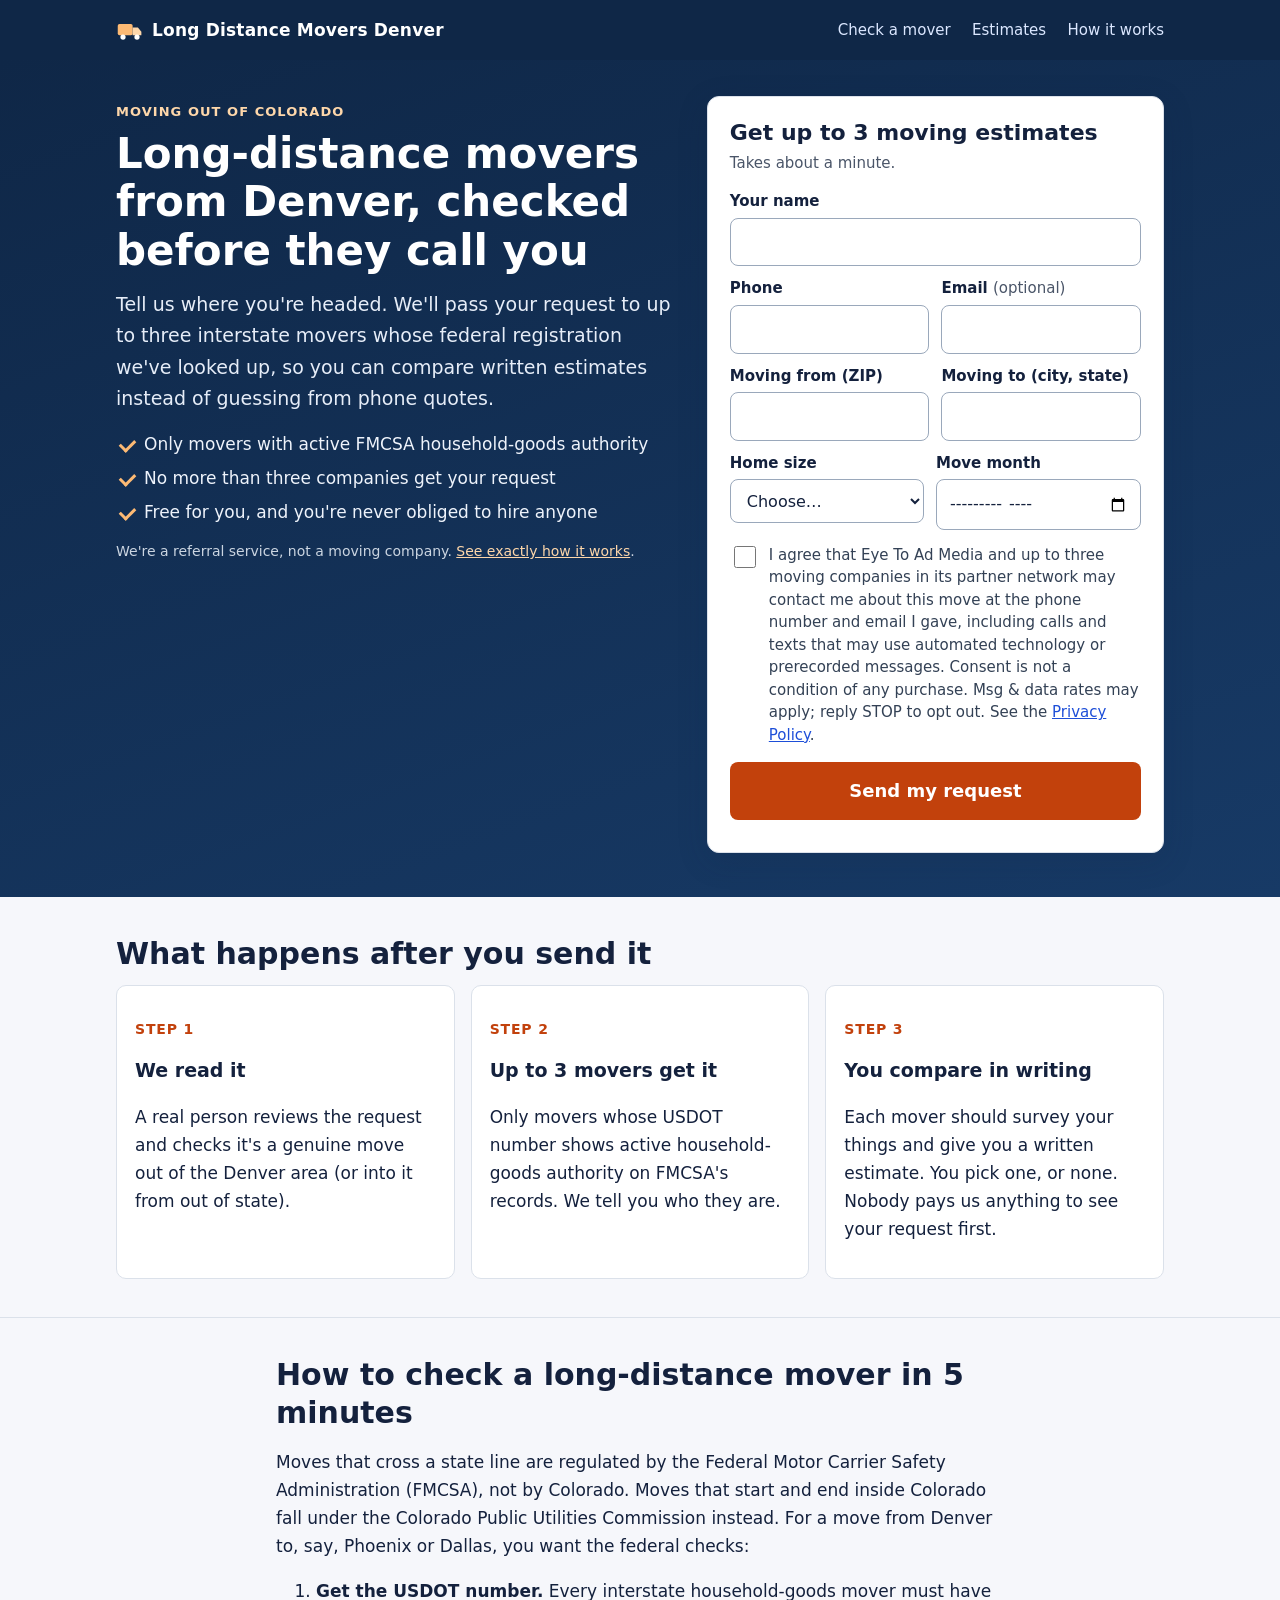
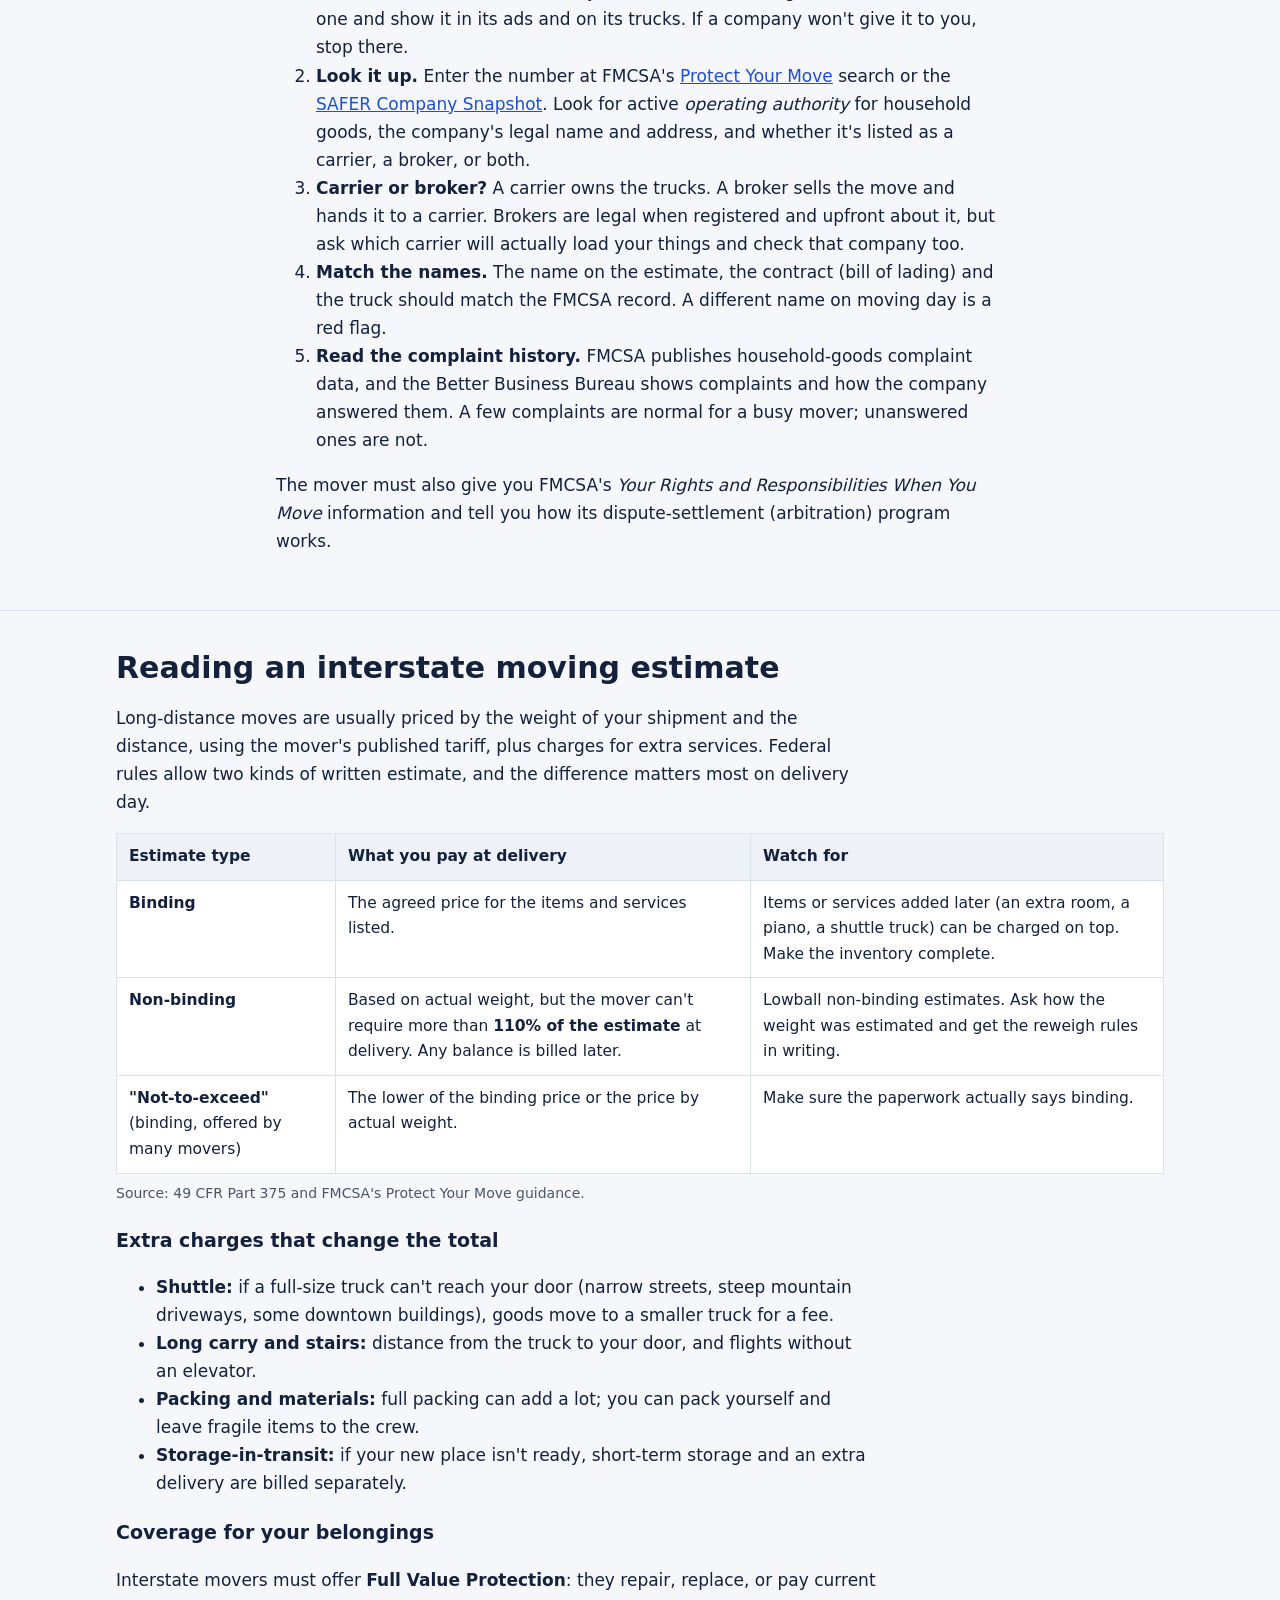
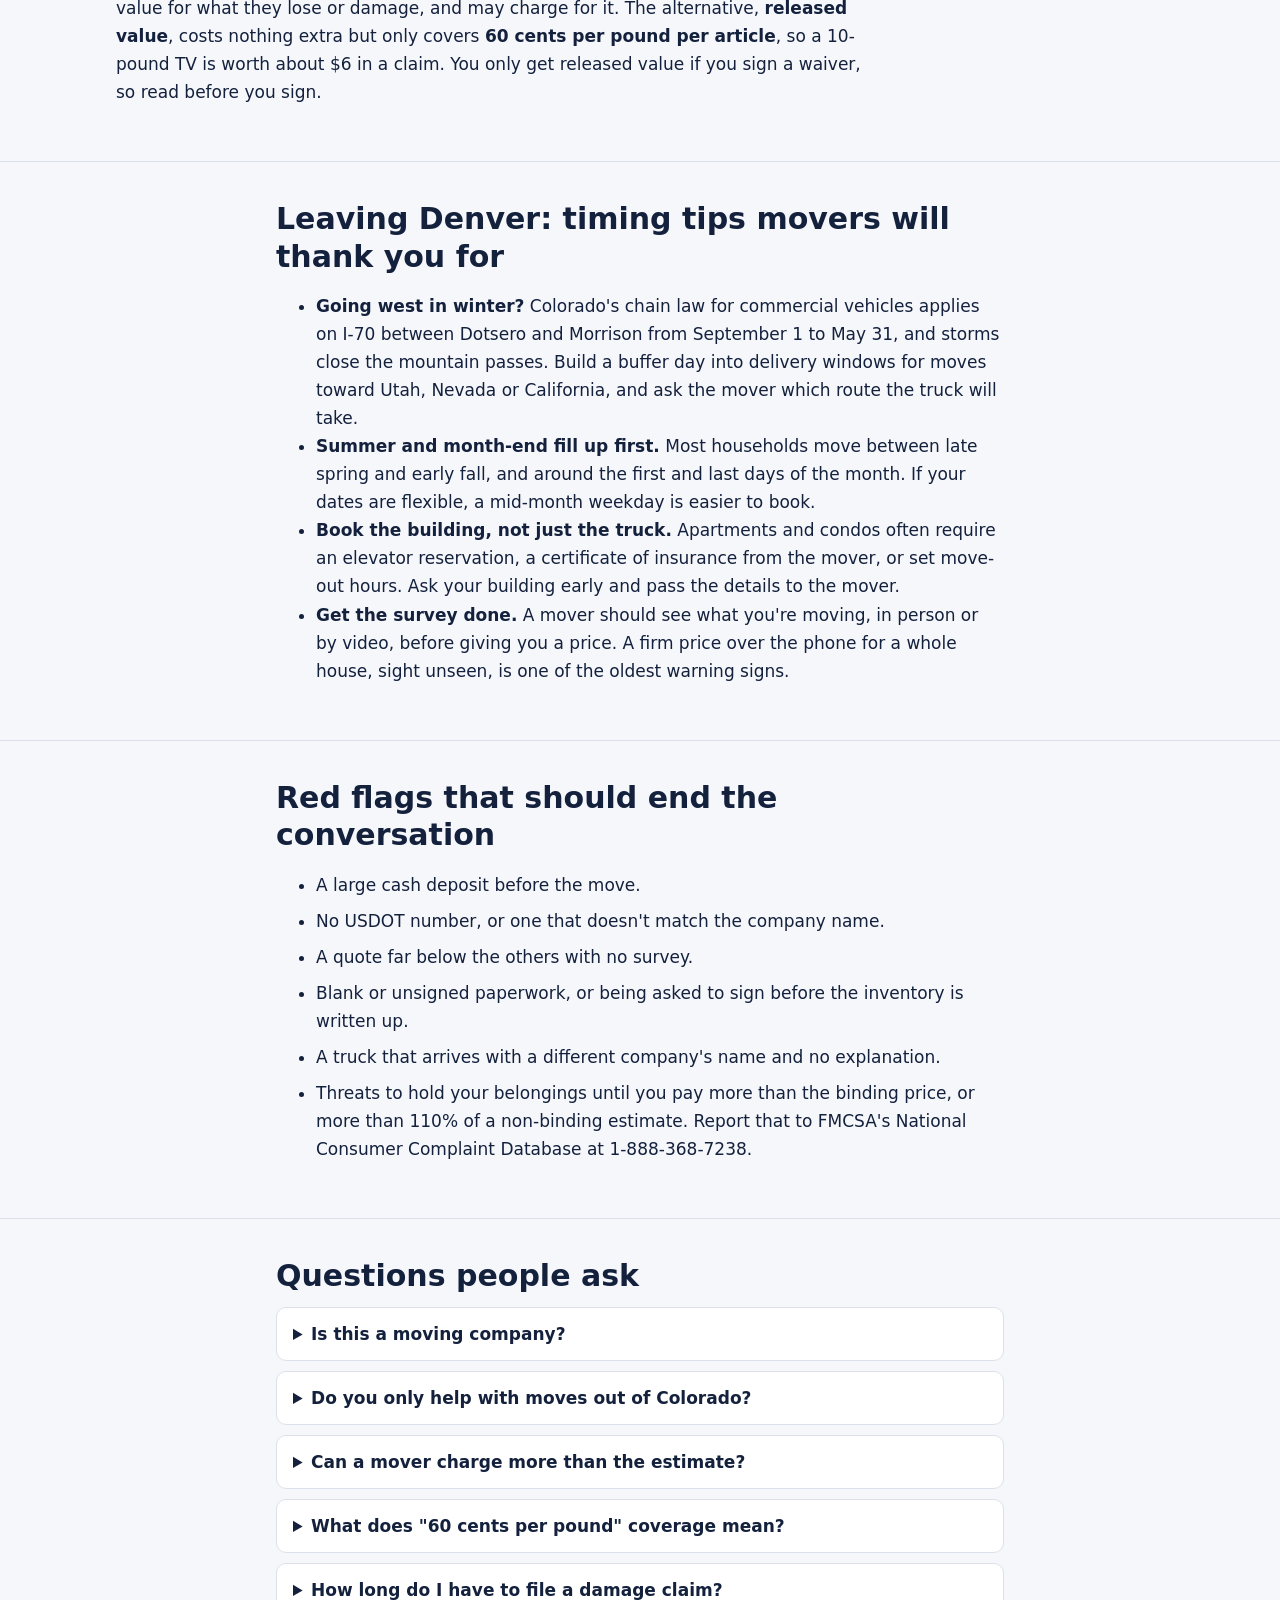
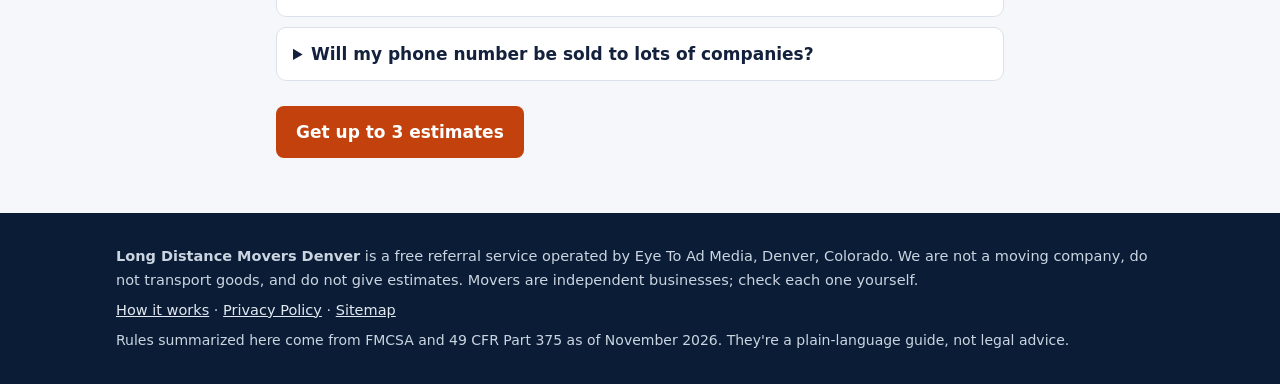
==== index.html @ a5b39102 "Pilot lead site: quote form, guide content, privacy and how-it-works pages" ====
<!doctype html>
<html lang="en">
<head>
<meta charset="utf-8">
<meta name="viewport" content="width=device-width,initial-scale=1">
<meta http-equiv="Content-Security-Policy" content="default-src 'self'; script-src 'self'; style-src 'self'; img-src 'self' data:; connect-src https://clients.eyetoad.com; form-action https://clients.eyetoad.com; base-uri 'self'; object-src 'none'; upgrade-insecure-requests">
<meta name="referrer" content="strict-origin-when-cross-origin">
<title>Long Distance Movers from Denver | Compare Licensed Interstate Movers</title>
<meta name="description" content="Moving out of Colorado? Get quotes from up to 3 FMCSA-registered interstate movers, and learn how to check a USDOT number, read an estimate and protect your belongings.">
<link rel="canonical" href="https://longdistancemoversdenver.com/">
<link rel="icon" href="/assets/icon.svg" type="image/svg+xml">
<link rel="stylesheet" href="/assets/site.css">
<meta property="og:type" content="website">
<meta property="og:title" content="Long distance movers from Denver: compare licensed interstate movers">
<meta property="og:description" content="Up to 3 quotes from FMCSA-registered movers, plus a plain-English guide to interstate moving rules.">
<meta property="og:url" content="https://longdistancemoversdenver.com/">
<script type="application/ld+json">
{"@context":"https://schema.org","@graph":[
{"@type":"WebSite","@id":"https://longdistancemoversdenver.com/#site","url":"https://longdistancemoversdenver.com/","name":"Long Distance Movers Denver","publisher":{"@id":"https://longdistancemoversdenver.com/#org"}},
{"@type":"Organization","@id":"https://longdistancemoversdenver.com/#org","name":"Eye To Ad Media","url":"https://longdistancemoversdenver.com/","areaServed":"Denver, Colorado"},
{"@type":"Service","name":"Interstate mover matching from Denver","serviceType":"Moving company referral","description":"Free referral service that passes a long-distance move request from the Denver area to up to three FMCSA-registered interstate movers. Not a moving company.","provider":{"@id":"https://longdistancemoversdenver.com/#org"},"areaServed":{"@type":"City","name":"Denver","containedInPlace":{"@type":"State","name":"Colorado"}},"offers":{"@type":"Offer","price":"0","priceCurrency":"USD","description":"Free for people moving"}},
{"@type":"FAQPage","mainEntity":[
{"@type":"Question","name":"Is this a moving company?","acceptedAnswer":{"@type":"Answer","text":"No. It is a free referral service run by Eye To Ad Media in Denver. We pass your request to up to three interstate movers whose FMCSA registration we have checked. The mover you choose does the move and gives you the contract."}},
{"@type":"Question","name":"How do I check if a long-distance mover is licensed?","acceptedAnswer":{"@type":"Answer","text":"Ask for the company's USDOT number and look it up on FMCSA's Protect Your Move search or the SAFER Company Snapshot. An interstate household goods mover should show active operating authority for household goods. If a broker is arranging the move, check the broker and the carrier that will actually haul your things."}},
{"@type":"Question","name":"Can a mover charge more than the estimate?","acceptedAnswer":{"@type":"Answer","text":"With a non-binding estimate, the final price can be higher, but the mover cannot require you to pay more than 110 percent of the estimate at delivery; any remaining amount is billed later. With a binding estimate, the price is fixed for the items and services listed, unless you add items or services."}},
{"@type":"Question","name":"What does 60 cents per pound coverage mean?","acceptedAnswer":{"@type":"Answer","text":"Released value protection costs nothing extra but limits the mover's liability to 60 cents per pound per article, so a 10-pound laptop would be covered for about 6 dollars. Full value protection is the default level of liability under federal rules; you only get released value if you sign a waiver."}},
{"@type":"Question","name":"How long do I have to file a damage claim on an interstate move?","acceptedAnswer":{"@type":"Answer","text":"Federal rules give you nine months from delivery to file a written claim with the mover. Note damage on the inventory at delivery before you sign, take photos, and keep every document."}}
]}
]}
</script>
</head>
<body>
<a class="skip" href="#main">Skip to content</a>
<header class="top">
  <div class="wrap">
    <a class="brand" href="/" aria-label="Long Distance Movers Denver home">
      <svg width="28" height="28" viewBox="0 0 32 32" aria-hidden="true"><rect x="2" y="9" width="17" height="13" rx="2" fill="#fdba74"/><path d="M19 13h6l4 5v4H19z" fill="#fed7aa"/><circle cx="8" cy="24" r="3" fill="#fff"/><circle cx="24" cy="24" r="3" fill="#fff"/></svg>
      Long Distance Movers Denver
    </a>
    <nav class="top" aria-label="Main">
      <a href="#check">Check a mover</a>
      <a href="#estimates">Estimates</a>
      <a href="/how-it-works/">How it works</a>
    </nav>
  </div>
</header>

<main id="main">
<div class="hero">
  <div class="wrap grid">
    <div>
      <span class="kicker">Moving out of Colorado</span>
      <h1>Long-distance movers from Denver, checked before they call you</h1>
      <p class="lead">Tell us where you're headed. We'll pass your request to up to three interstate movers whose federal registration we've looked up, so you can compare written estimates instead of guessing from phone quotes.</p>
      <ul class="ticks">
        <li>Only movers with active FMCSA household-goods authority</li>
        <li>No more than three companies get your request</li>
        <li>Free for you, and you're never obliged to hire anyone</li>
      </ul>
      <p class="note">We're a referral service, not a moving company. <a href="/how-it-works/" class="lt">See exactly how it works</a>.</p>
    </div>

    <div class="card" aria-labelledby="formh">
      <form id="quote" action="https://clients.eyetoad.com/lead/send.php" method="post" novalidate>
        <h2 id="formh">Get up to 3 moving estimates</h2>
        <p class="sub">Takes about a minute.</p>
        <div class="hp" aria-hidden="true"><label for="hp1">Leave this empty</label><input id="hp1" type="text" name="_honey" tabindex="-1" autocomplete="off"></div>
        <input type="hidden" name="_t" value="">
        <input type="hidden" name="service" value="Interstate move from Denver area">
        <input type="hidden" name="_next" value="https://longdistancemoversdenver.com/how-it-works/">
        <label for="f-name">Your name</label>
        <input id="f-name" name="name" type="text" autocomplete="name" required maxlength="80">
        <div class="row2">
          <div><label for="f-phone">Phone</label><input id="f-phone" name="phone" type="tel" inputmode="tel" autocomplete="tel" required maxlength="20"></div>
          <div><label for="f-email">Email <span class="opt">(optional)</span></label><input id="f-email" name="email" type="email" autocomplete="email" maxlength="120"></div>
        </div>
        <div class="row2">
          <div><label for="f-from">Moving from (ZIP)</label><input id="f-from" name="from_zip" type="text" inputmode="numeric" autocomplete="postal-code" maxlength="5" pattern="[0-9]{5}"></div>
          <div><label for="f-to">Moving to (city, state)</label><input id="f-to" name="destination" type="text" maxlength="80"></div>
        </div>
        <div class="row2">
          <div><label for="f-size">Home size</label>
            <select id="f-size" name="home_size">
              <option value="">Choose…</option>
              <option>Studio or 1 bedroom</option>
              <option>2 bedrooms</option>
              <option>3 bedrooms</option>
              <option>4+ bedrooms</option>
              <option>Partial load / a few items</option>
            </select></div>
          <div><label for="f-date">Move month</label><input id="f-date" name="move_month" type="month"></div>
        </div>
        <div class="consent">
          <input id="f-consent" type="checkbox" name="consent" value="yes" required>
          <label for="f-consent" id="consent-text" class="ctext">I agree that Eye To Ad Media and up to three moving companies in its partner network may contact me about this move at the phone number and email I gave, including calls and texts that may use automated technology or prerecorded messages. Consent is not a condition of any purchase. Msg &amp; data rates may apply; reply STOP to opt out. See the <a href="/privacy/">Privacy Policy</a>.</label>
        </div>
        <button class="cta" type="submit" data-label="Send my request">Send my request</button>
        <p id="form-msg" class="form-msg" role="status" aria-live="polite" tabindex="-1"></p>
      </form>
      <div id="form-done" hidden tabindex="-1">
        <h2>Request sent. Thank you!</h2>
        <p>A person from our team or a matched mover will reach out, usually within one business day. While you wait, read <a href="#check">how to check a mover</a> so you're ready for the calls.</p>
      </div>
    </div>
  </div>
</div>

<section aria-labelledby="how">
  <div class="wrap">
    <h2 id="how">What happens after you send it</h2>
    <div class="cols3">
      <div class="box"><p class="step">Step 1</p><h3>We read it</h3><p>A real person reviews the request and checks it's a genuine move out of the Denver area (or into it from out of state).</p></div>
      <div class="box"><p class="step">Step 2</p><h3>Up to 3 movers get it</h3><p>Only movers whose USDOT number shows active household-goods authority on FMCSA's records. We tell you who they are.</p></div>
      <div class="box"><p class="step">Step 3</p><h3>You compare in writing</h3><p>Each mover should survey your things and give you a written estimate. You pick one, or none. Nobody pays us anything to see your request first.</p></div>
    </div>
  </div>
</section>

<section id="check" aria-labelledby="checkh">
  <div class="wrap prose">
    <h2 id="checkh">How to check a long-distance mover in 5 minutes</h2>
    <p>Moves that cross a state line are regulated by the Federal Motor Carrier Safety Administration (FMCSA), not by Colorado. Moves that start and end inside Colorado fall under the Colorado Public Utilities Commission instead. For a move from Denver to, say, Phoenix or Dallas, you want the federal checks:</p>
    <ol>
      <li><strong>Get the USDOT number.</strong> Every interstate household-goods mover must have one and show it in its ads and on its trucks. If a company won't give it to you, stop there.</li>
      <li><strong>Look it up.</strong> Enter the number at FMCSA's <a href="https://www.fmcsa.dot.gov/protect-your-move" rel="nofollow noopener">Protect Your Move</a> search or the <a href="https://safer.fmcsa.dot.gov/CompanySnapshot.aspx" rel="nofollow noopener">SAFER Company Snapshot</a>. Look for active <em>operating authority</em> for household goods, the company's legal name and address, and whether it's listed as a carrier, a broker, or both.</li>
      <li><strong>Carrier or broker?</strong> A carrier owns the trucks. A broker sells the move and hands it to a carrier. Brokers are legal when registered and upfront about it, but ask which carrier will actually load your things and check that company too.</li>
      <li><strong>Match the names.</strong> The name on the estimate, the contract (bill of lading) and the truck should match the FMCSA record. A different name on moving day is a red flag.</li>
      <li><strong>Read the complaint history.</strong> FMCSA publishes household-goods complaint data, and the Better Business Bureau shows complaints and how the company answered them. A few complaints are normal for a busy mover; unanswered ones are not.</li>
    </ol>
    <p>The mover must also give you FMCSA's <em>Your Rights and Responsibilities When You Move</em> information and tell you how its dispute-settlement (arbitration) program works.</p>
  </div>
</section>

<section id="estimates" aria-labelledby="esth">
  <div class="wrap">
    <h2 id="esth">Reading an interstate moving estimate</h2>
    <p class="prose">Long-distance moves are usually priced by the weight of your shipment and the distance, using the mover's published tariff, plus charges for extra services. Federal rules allow two kinds of written estimate, and the difference matters most on delivery day.</p>
    <div class="tablewrap">
    <table>
      <caption class="src cap">Source: 49 CFR Part 375 and FMCSA's Protect Your Move guidance.</caption>
      <thead><tr><th scope="col">Estimate type</th><th scope="col">What you pay at delivery</th><th scope="col">Watch for</th></tr></thead>
      <tbody>
        <tr><td><strong>Binding</strong></td><td>The agreed price for the items and services listed.</td><td>Items or services added later (an extra room, a piano, a shuttle truck) can be charged on top. Make the inventory complete.</td></tr>
        <tr><td><strong>Non-binding</strong></td><td>Based on actual weight, but the mover can't require more than <strong>110% of the estimate</strong> at delivery. Any balance is billed later.</td><td>Lowball non-binding estimates. Ask how the weight was estimated and get the reweigh rules in writing.</td></tr>
        <tr><td><strong>"Not-to-exceed"</strong> (binding, offered by many movers)</td><td>The lower of the binding price or the price by actual weight.</td><td>Make sure the paperwork actually says binding.</td></tr>
      </tbody>
    </table>
    </div>
    <h3>Extra charges that change the total</h3>
    <ul class="prose">
      <li><strong>Shuttle:</strong> if a full-size truck can't reach your door (narrow streets, steep mountain driveways, some downtown buildings), goods move to a smaller truck for a fee.</li>
      <li><strong>Long carry and stairs:</strong> distance from the truck to your door, and flights without an elevator.</li>
      <li><strong>Packing and materials:</strong> full packing can add a lot; you can pack yourself and leave fragile items to the crew.</li>
      <li><strong>Storage-in-transit:</strong> if your new place isn't ready, short-term storage and an extra delivery are billed separately.</li>
    </ul>
    <h3>Coverage for your belongings</h3>
    <p class="prose">Interstate movers must offer <strong>Full Value Protection</strong>: they repair, replace, or pay current value for what they lose or damage, and may charge for it. The alternative, <strong>released value</strong>, costs nothing extra but only covers <strong>60 cents per pound per article</strong>, so a 10-pound TV is worth about $6 in a claim. You only get released value if you sign a waiver, so read before you sign.</p>
  </div>
</section>

<section aria-labelledby="denh">
  <div class="wrap prose">
    <h2 id="denh">Leaving Denver: timing tips movers will thank you for</h2>
    <ul>
      <li><strong>Going west in winter?</strong> Colorado's chain law for commercial vehicles applies on I-70 between Dotsero and Morrison from September 1 to May 31, and storms close the mountain passes. Build a buffer day into delivery windows for moves toward Utah, Nevada or California, and ask the mover which route the truck will take.</li>
      <li><strong>Summer and month-end fill up first.</strong> Most households move between late spring and early fall, and around the first and last days of the month. If your dates are flexible, a mid-month weekday is easier to book.</li>
      <li><strong>Book the building, not just the truck.</strong> Apartments and condos often require an elevator reservation, a certificate of insurance from the mover, or set move-out hours. Ask your building early and pass the details to the mover.</li>
      <li><strong>Get the survey done.</strong> A mover should see what you're moving, in person or by video, before giving you a price. A firm price over the phone for a whole house, sight unseen, is one of the oldest warning signs.</li>
    </ul>
  </div>
</section>

<section aria-labelledby="flagh">
  <div class="wrap prose">
    <h2 id="flagh">Red flags that should end the conversation</h2>
    <ul class="flags">
      <li>A large cash deposit before the move.</li>
      <li>No USDOT number, or one that doesn't match the company name.</li>
      <li>A quote far below the others with no survey.</li>
      <li>Blank or unsigned paperwork, or being asked to sign before the inventory is written up.</li>
      <li>A truck that arrives with a different company's name and no explanation.</li>
      <li>Threats to hold your belongings until you pay more than the binding price, or more than 110% of a non-binding estimate. Report that to FMCSA's National Consumer Complaint Database at 1-888-368-7238.</li>
    </ul>
  </div>
</section>

<section aria-labelledby="faqh">
  <div class="wrap prose">
    <h2 id="faqh">Questions people ask</h2>
    <details><summary>Is this a moving company?</summary><p>No. It's a free referral service run by Eye To Ad Media in Denver. We pass your request to up to three interstate movers whose FMCSA registration we've checked. The mover you choose does the move and gives you the contract.</p></details>
    <details><summary>Do you only help with moves out of Colorado?</summary><p>This site is for long-distance, state-to-state moves that start or end in the Denver area. For a move within Colorado, look for a mover with a Colorado PUC household goods permit; the PUC lists permitted movers on its website.</p></details>
    <details><summary>Can a mover charge more than the estimate?</summary><p>With a non-binding estimate the final price can be higher, but the mover can't require more than 110% of the estimate at delivery; any remaining amount is billed later. With a binding estimate the price is fixed for what's listed, unless you add items or services.</p></details>
    <details><summary>What does "60 cents per pound" coverage mean?</summary><p>It's released value protection. It costs nothing extra but limits what the mover owes to 60 cents per pound per item, so a 10-pound laptop is covered for about $6. Full Value Protection is the default, and you only get the 60-cent option if you sign a waiver.</p></details>
    <details><summary>How long do I have to file a damage claim?</summary><p>Nine months from delivery to file a written claim with the mover. Note damage on the inventory before you sign at delivery, take photos, and keep every document.</p></details>
    <details><summary>Will my phone number be sold to lots of companies?</summary><p>No. Your request goes to three movers at most, and the consent box names who can contact you. You can ask us to delete your request at any time; see the <a href="/privacy/">Privacy Policy</a>.</p></details>
    <p><a class="btn2" href="#quote">Get up to 3 estimates</a></p>
  </div>
</section>
</main>

<footer>
  <div class="wrap">
    <p><strong>Long Distance Movers Denver</strong> is a free referral service operated by Eye To Ad Media, Denver, Colorado. We are not a moving company, do not transport goods, and do not give estimates. Movers are independent businesses; check each one yourself.</p>
    <p><a href="/how-it-works/">How it works</a> · <a href="/privacy/">Privacy Policy</a> · <a href="/sitemap.xml">Sitemap</a></p>
    <p class="note">Rules summarized here come from FMCSA and 49 CFR Part 375 as of November 2026. They're a plain-language guide, not legal advice.</p>
  </div>
</footer>
<script src="/assets/lead.js" defer></script>
</body>
</html>
---- assets/site.css ----
:root{--ink:#14213d;--muted:#4a5568;--bg:#f6f7fb;--card:#fff;--navy:#0f2747;--navy2:#173a66;--accent:#c2410c;--accent-d:#9a3412;--line:#dbe1ea;--ok:#166534}
*{box-sizing:border-box}
html{-webkit-text-size-adjust:100%}
body{margin:0;font:17px/1.65 system-ui,-apple-system,"Segoe UI",Roboto,Arial,sans-serif;color:var(--ink);background:var(--bg)}
a{color:#1d4ed8}
a:focus-visible,button:focus-visible,input:focus-visible,select:focus-visible,textarea:focus-visible,[tabindex]:focus-visible{outline:3px solid #f59e0b;outline-offset:2px}
.skip{position:absolute;left:-999px;top:0;background:#fff;padding:8px 12px;z-index:9}
.skip:focus{left:8px}
.wrap{max-width:1080px;margin:0 auto;padding:0 16px}
header.top{background:var(--navy);color:#fff}
header.top .wrap{display:flex;align-items:center;justify-content:space-between;gap:12px;min-height:60px;flex-wrap:wrap}
.brand{color:#fff;text-decoration:none;font-weight:800;letter-spacing:.2px;display:flex;align-items:center;gap:8px}
.brand svg{flex:none}
nav.top a{color:#dbe7ff;text-decoration:none;margin-left:16px;font-size:15px;display:inline-block;padding:6px 0}
nav.top a:hover{color:#fff;text-decoration:underline}
.hero{background:linear-gradient(160deg,var(--navy) 0%,var(--navy2) 100%);color:#fff;padding:36px 0 44px}
.hero .grid{display:grid;grid-template-columns:1.1fr .9fr;gap:32px;align-items:start}
.hero h1{font-size:clamp(28px,4.4vw,42px);line-height:1.15;margin:6px 0 14px}
.hero p.lead{font-size:19px;color:#e6edf8;margin:0 0 16px}
.hero ul.ticks{list-style:none;padding:0;margin:0 0 8px}
.hero ul.ticks li{padding-left:28px;position:relative;margin:6px 0;color:#eef3fb}
.hero ul.ticks li:before{content:"";position:absolute;left:4px;top:9px;width:12px;height:7px;border-left:3px solid #fdba74;border-bottom:3px solid #fdba74;transform:rotate(-45deg)}
.kicker{display:inline-block;font-size:13px;letter-spacing:.08em;text-transform:uppercase;color:#fed7aa;font-weight:700}
.note{font-size:14px;color:#cbd5e1}
.card{background:var(--card);color:var(--ink);border:1px solid var(--line);border-radius:12px;padding:22px;box-shadow:0 8px 30px rgba(15,39,71,.18)}
.card h2{margin:0 0 4px;font-size:22px}
.card .sub{margin:0 0 14px;color:var(--muted);font-size:15px}
label{display:block;font-weight:600;font-size:15px;margin:10px 0 4px}
.opt{font-weight:400;color:var(--muted)}
input,select,textarea{width:100%;font:inherit;font-size:16px;padding:10px 12px;border:1px solid #9aa8bb;border-radius:8px;background:#fff;color:var(--ink);min-height:44px}
textarea{min-height:76px;resize:vertical}
.row2{display:grid;grid-template-columns:1fr 1fr;gap:12px}
.hp{position:absolute;left:-5000px;width:1px;height:1px;overflow:hidden}
.consent{display:flex;gap:10px;align-items:flex-start;margin:14px 0 6px;font-size:13.5px;line-height:1.5;color:#334155}
.consent input{width:22px;height:22px;min-height:22px;flex:none;margin-top:2px}
button.cta{width:100%;margin-top:10px;background:var(--accent);color:#fff;border:0;border-radius:8px;padding:14px 18px;font:inherit;font-weight:800;font-size:18px;cursor:pointer;min-height:48px}
button.cta:hover{background:var(--accent-d)}
button.cta[disabled]{opacity:.7;cursor:wait}
.form-msg{margin:10px 0 0;font-size:15px;color:var(--ok)}
.form-msg.bad{color:#b91c1c;font-weight:600}
#form-done{padding:6px 0}
#form-done h2{color:var(--ok)}
main section{padding:38px 0;border-bottom:1px solid var(--line)}
main section:last-child{border-bottom:0}
main h2{font-size:clamp(23px,3vw,30px);line-height:1.25;margin:0 0 12px}
main h3{font-size:19px;margin:20px 0 6px}
.cols3{display:grid;grid-template-columns:repeat(3,1fr);gap:16px}
.box{background:#fff;border:1px solid var(--line);border-radius:10px;padding:18px}
.box h3{margin-top:0}
.step{font-weight:800;color:var(--accent);font-size:14px;letter-spacing:.06em;text-transform:uppercase}
table{width:100%;border-collapse:collapse;background:#fff;font-size:15.5px}
th,td{border:1px solid var(--line);padding:10px 12px;text-align:left;vertical-align:top}
th{background:#eef2f8}
.tablewrap{overflow-x:auto}
.flags li{margin:8px 0}
details{background:#fff;border:1px solid var(--line);border-radius:10px;padding:12px 16px;margin:10px 0}
summary{font-weight:700;cursor:pointer;min-height:28px}
.src{font-size:14px;color:var(--muted)}
.btn2{display:inline-block;background:var(--accent);color:#fff;text-decoration:none;font-weight:800;padding:12px 20px;border-radius:8px;margin-top:8px}
.btn2:hover{background:var(--accent-d)}
footer{background:#0b1d36;color:#cbd5e1;padding:26px 0;font-size:14.5px}
footer a{color:#e2e8f0}
footer p{margin:6px 0}
.prose{max-width:760px}
.prose h1{font-size:clamp(28px,4vw,38px);line-height:1.2}
@media (max-width:820px){.hero .grid,.cols3{grid-template-columns:1fr}nav.top a{margin-left:12px}}
@media (max-width:420px){.row2{grid-template-columns:1fr}}
.lt{color:#fed7aa}
.ctext{font-weight:400;margin:0}
.cap{caption-side:bottom;text-align:left;padding-top:8px}
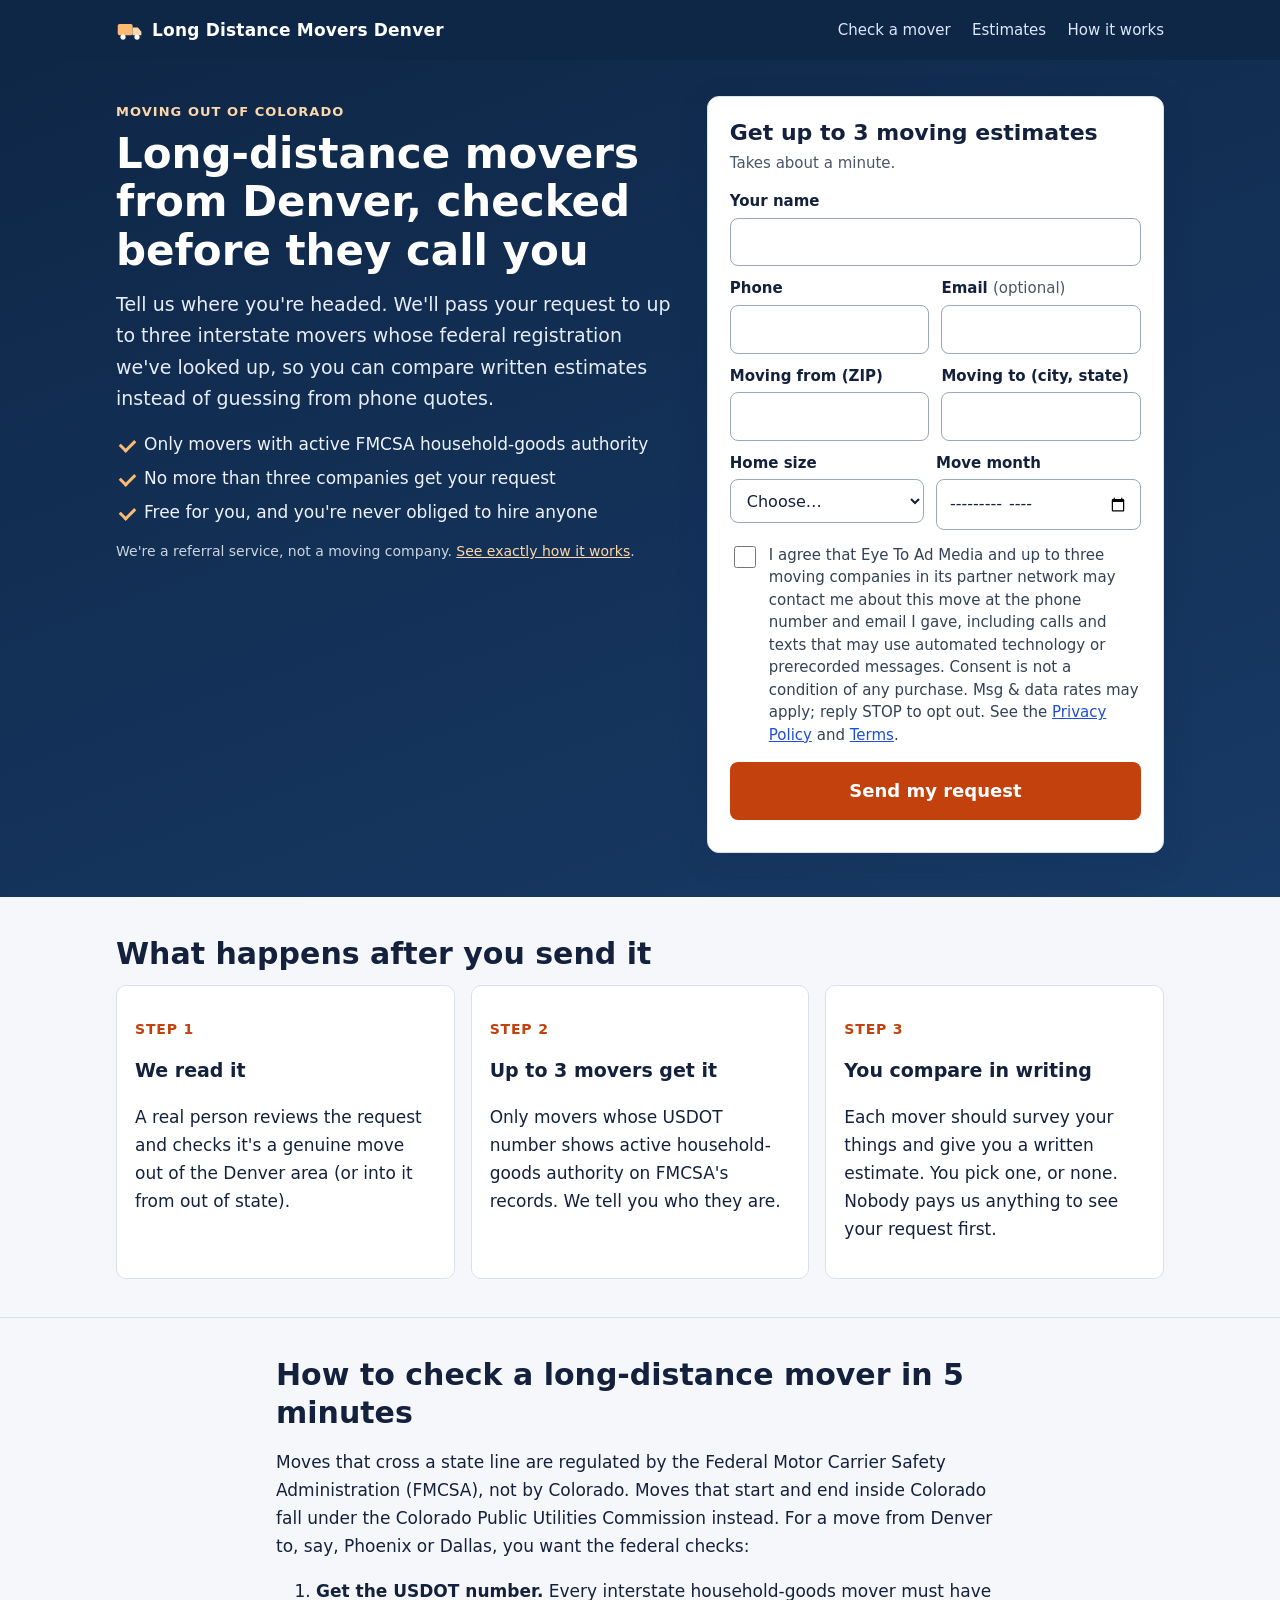
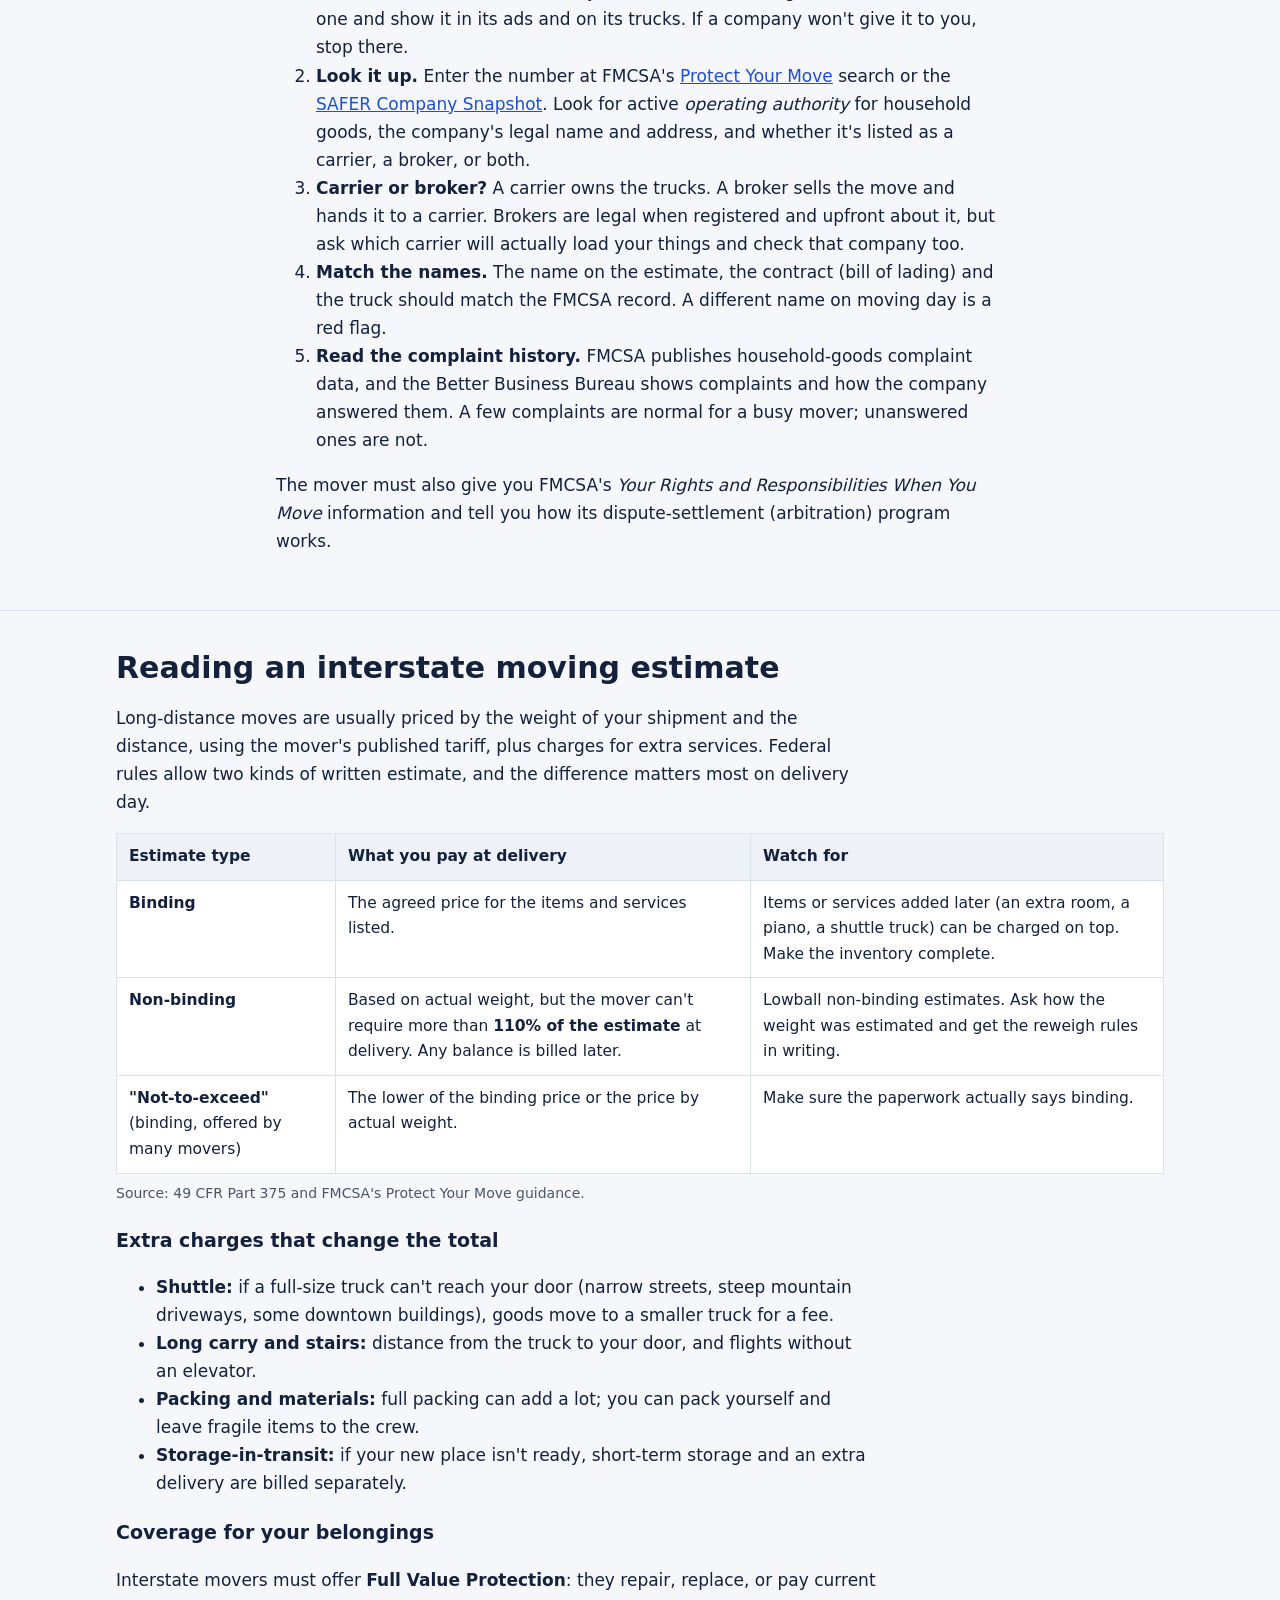
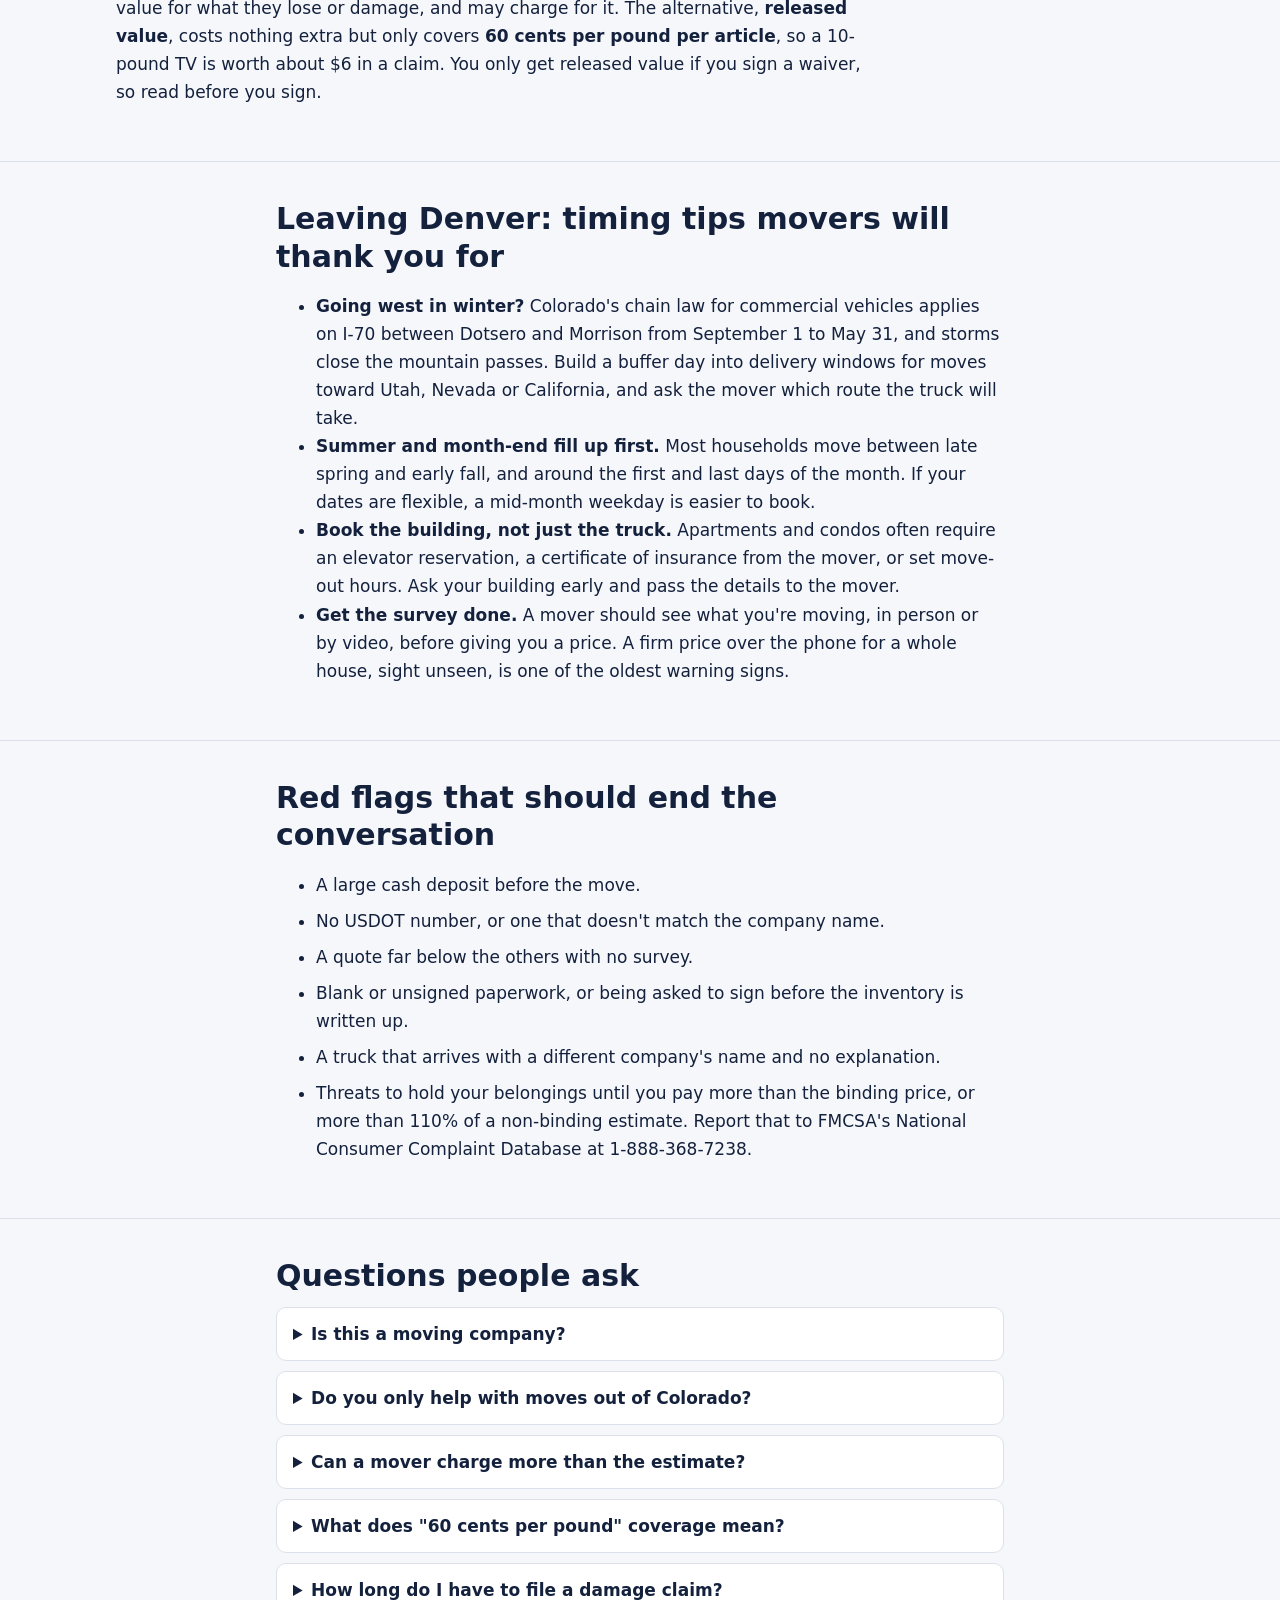
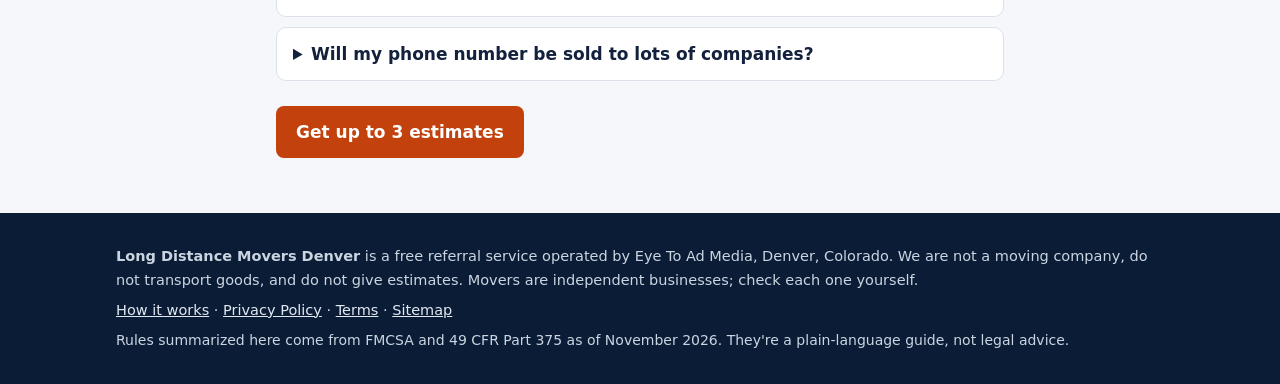
==== commit 69dd8ecc: "Add agree-to-terms popup and Terms page" ====
--- a/index.html
+++ b/index.html
@@ -61,7 +61,7 @@
     </div>
 
     <div class="card" aria-labelledby="formh">
-      <form id="quote" action="https://clients.eyetoad.com/lead/send.php" method="post" novalidate>
+      <form id="quote" data-who="up to three interstate moving companies we have checked" action="https://clients.eyetoad.com/lead/send.php" method="post" novalidate>
         <h2 id="formh">Get up to 3 moving estimates</h2>
         <p class="sub">Takes about a minute.</p>
         <div class="hp" aria-hidden="true"><label for="hp1">Leave this empty</label><input id="hp1" type="text" name="_honey" tabindex="-1" autocomplete="off"></div>
@@ -92,7 +92,7 @@
         </div>
         <div class="consent">
           <input id="f-consent" type="checkbox" name="consent" value="yes" required>
-          <label for="f-consent" id="consent-text" class="ctext">I agree that Eye To Ad Media and up to three moving companies in its partner network may contact me about this move at the phone number and email I gave, including calls and texts that may use automated technology or prerecorded messages. Consent is not a condition of any purchase. Msg &amp; data rates may apply; reply STOP to opt out. See the <a href="/privacy/">Privacy Policy</a>.</label>
+          <label for="f-consent" id="consent-text" class="ctext">I agree that Eye To Ad Media and up to three moving companies in its partner network may contact me about this move at the phone number and email I gave, including calls and texts that may use automated technology or prerecorded messages. Consent is not a condition of any purchase. Msg &amp; data rates may apply; reply STOP to opt out. See the <a href="/privacy/">Privacy Policy</a> and <a href="/terms/">Terms</a>.</label>
         </div>
         <button class="cta" type="submit" data-label="Send my request">Send my request</button>
         <p id="form-msg" class="form-msg" role="status" aria-live="polite" tabindex="-1"></p>
@@ -201,7 +201,7 @@
 <footer>
   <div class="wrap">
     <p><strong>Long Distance Movers Denver</strong> is a free referral service operated by Eye To Ad Media, Denver, Colorado. We are not a moving company, do not transport goods, and do not give estimates. Movers are independent businesses; check each one yourself.</p>
-    <p><a href="/how-it-works/">How it works</a> · <a href="/privacy/">Privacy Policy</a> · <a href="/sitemap.xml">Sitemap</a></p>
+    <p><a href="/how-it-works/">How it works</a> · <a href="/privacy/">Privacy Policy</a> · <a href="/terms/">Terms</a> · <a href="/sitemap.xml">Sitemap</a></p>
     <p class="note">Rules summarized here come from FMCSA and 49 CFR Part 375 as of November 2026. They're a plain-language guide, not legal advice.</p>
   </div>
 </footer>
--- a/assets/site.css
+++ b/assets/site.css
@@ -68,3 +68,12 @@
 .lt{color:#fed7aa}
 .ctext{font-weight:400;margin:0}
 .cap{caption-side:bottom;text-align:left;padding-top:8px}
+.agree-dlg{max-width:520px;width:calc(100% - 32px);border:0;border-radius:12px;padding:22px;color:var(--ink);box-shadow:0 20px 60px rgba(0,0,0,.35)}
+.agree-dlg::backdrop{background:rgba(11,29,54,.6)}
+.agree-dlg h2{margin:0 0 10px;font-size:21px}
+.agree-dlg ul{padding-left:20px;margin:0 0 10px}
+.agree-dlg li{margin:6px 0}
+.agree-actions{display:flex;gap:10px;flex-wrap:wrap;margin-top:8px}
+.agree-yes{background:var(--accent);color:#fff;border:0;border-radius:8px;padding:12px 18px;font:inherit;font-weight:800;cursor:pointer;min-height:44px}
+.agree-yes:hover{background:var(--accent-d)}
+.agree-no{background:#fff;color:var(--ink);border:1px solid #9aa8bb;border-radius:8px;padding:12px 18px;font:inherit;cursor:pointer;min-height:44px}
